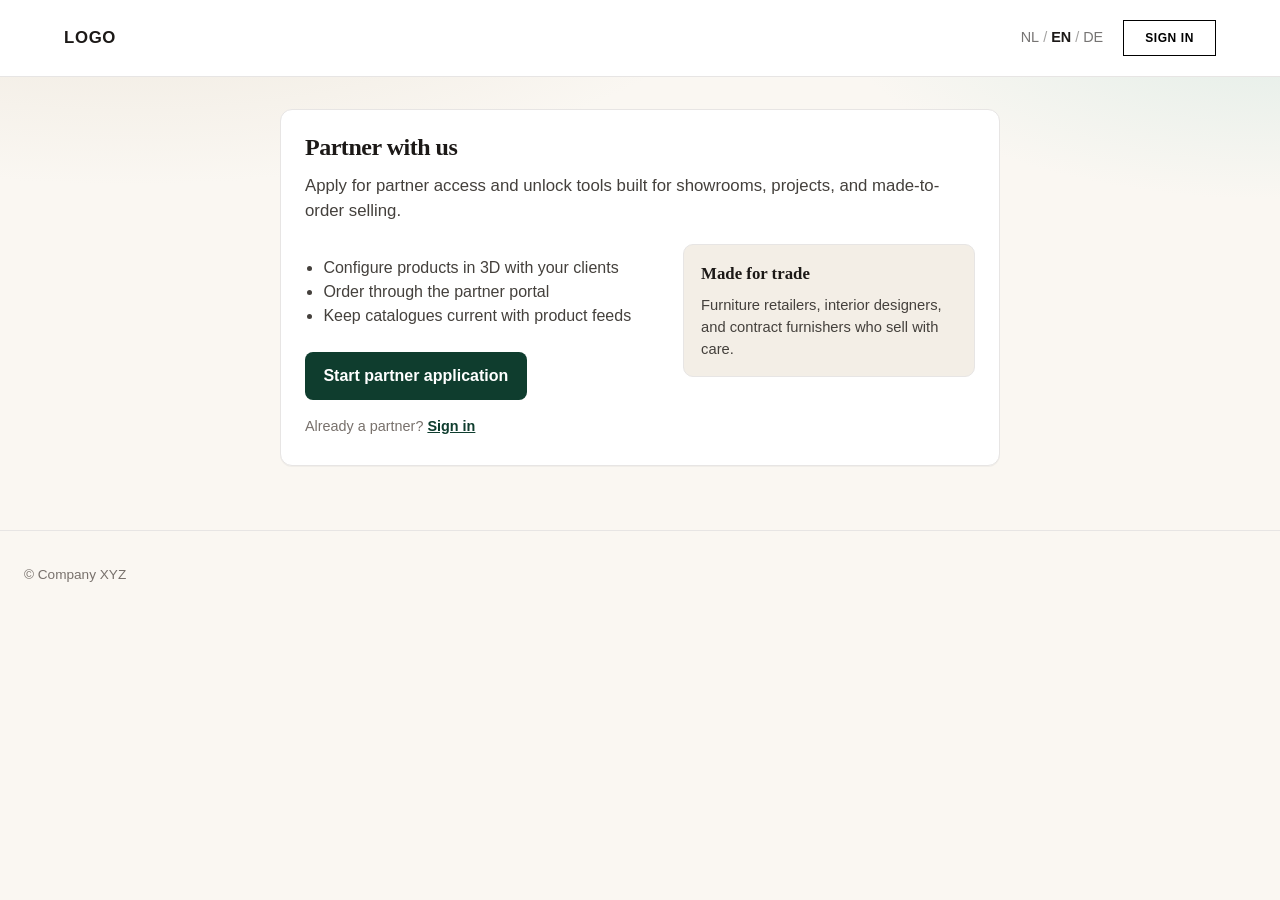
==== index.html @ 0f091ab4 "Add partner access redesign mockup for thesis demo. Interactive multi-step form, screenshots walkthr" ====
<!DOCTYPE html>
<html lang="en">
  <head>
    <meta charset="utf-8" />
    <meta http-equiv="refresh" content="0; url=version-e/index.html" />
    <meta name="viewport" content="width=device-width, initial-scale=1" />
    <title>Partner access redesign</title>
    <link rel="canonical" href="version-e/index.html" />
  </head>
  <body>
    <p>
      <a href="version-e/index.html">Continue to request partner access</a>
    </p>
  </body>
</html>
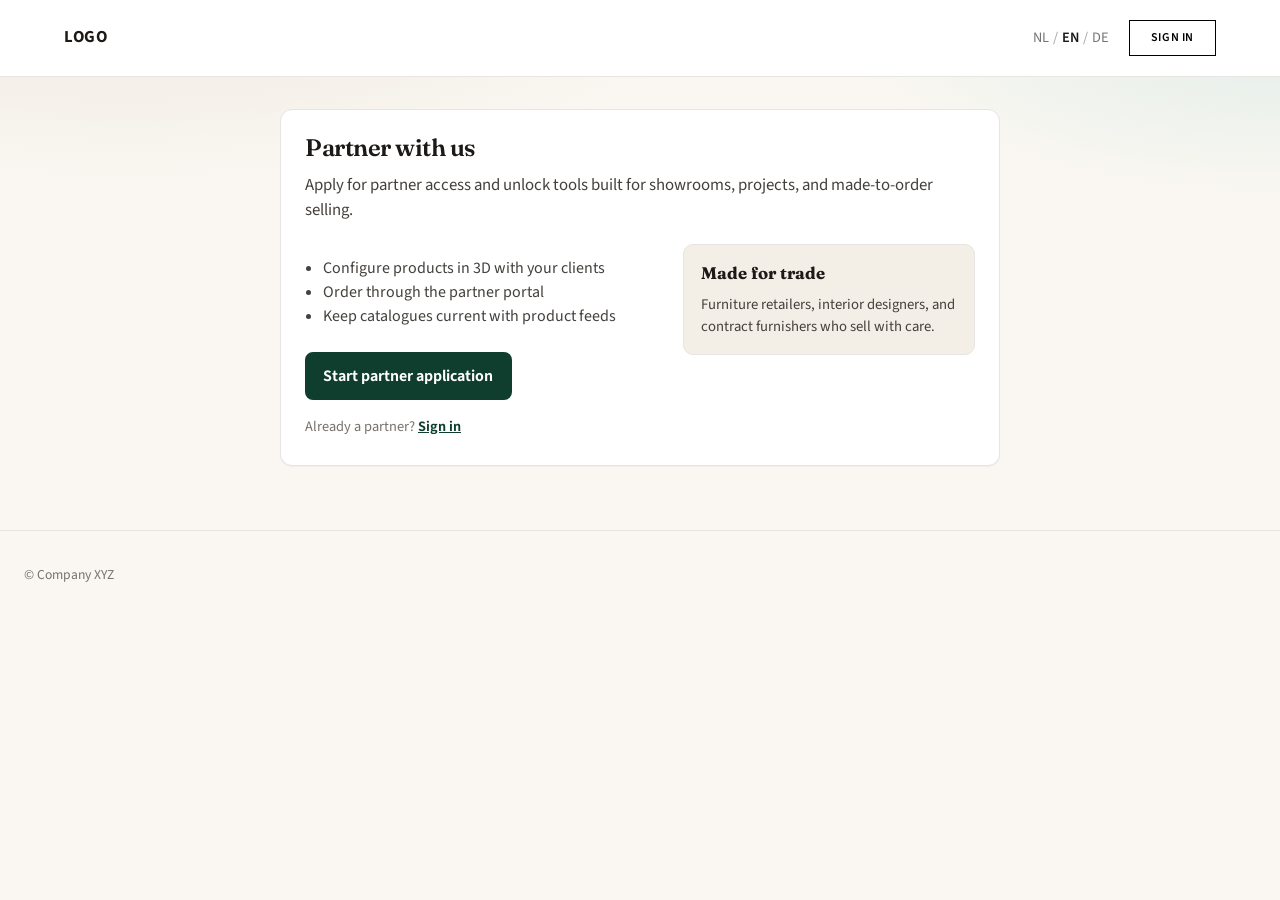
==== commit a095737a: "Serve the partner form from the site root. Move pages out of version-e so the live URL is / instead " ====
--- a/index.html
+++ b/index.html
@@ -2,14 +2,70 @@
 <html lang="en">
   <head>
     <meta charset="utf-8" />
-    <meta http-equiv="refresh" content="0; url=version-e/index.html" />
     <meta name="viewport" content="width=device-width, initial-scale=1" />
-    <title>Partner access redesign</title>
-    <link rel="canonical" href="version-e/index.html" />
+    <title>Partner access — Partner with us</title>
+    <link rel="preconnect" href="https://fonts.googleapis.com" />
+    <link rel="preconnect" href="https://fonts.gstatic.com" crossorigin />
+    <link
+      href="https://fonts.googleapis.com/css2?family=Fraunces:opsz,wght@9..144,500;9..144,600&family=Source+Sans+3:wght@400;500;600;650;700&display=swap"
+      rel="stylesheet"
+    />
+    <link rel="stylesheet" href="mockups.css" />
   </head>
   <body>
-    <p>
-      <a href="version-e/index.html">Continue to request partner access</a>
-    </p>
+        <nav class="primary-nav primary-nav--anon" aria-label="Primary">
+      <a href="index.html" class="logo-text">LOGO</a>
+      <div class="nav-end">
+        <div class="lang-switcher" aria-label="Language">
+          <a href="#" class="lang-link">NL</a>
+          <span class="lang-divider">/</span>
+          <a href="#" class="lang-link lang-link--active">EN</a>
+          <span class="lang-divider">/</span>
+          <a href="#" class="lang-link">DE</a>
+        </div>
+        <a class="nav-cta" href="#">Sign in</a>
+      </div>
+    </nav>
+
+    <main class="page">
+      <section class="panel">
+        <h1>Partner with us</h1>
+        <p class="lede" style="margin-top: 0.5rem">
+          Apply for partner access and unlock tools built for showrooms,
+          projects, and made-to-order selling.
+        </p>
+
+        <div class="split-intro" style="margin-top: 1.25rem">
+          <div>
+            <ul class="benefit-list">
+              <li>Configure products in 3D with your clients</li>
+              <li>Order through the partner portal</li>
+              <li>Keep catalogues current with product feeds</li>
+            </ul>
+            <div class="actions">
+              <a class="btn btn-primary" href="01-contact.html"
+                >Start partner application</a
+              >
+            </div>
+            <p class="gateway-signin">
+              Already a partner?
+              <a href="#">Sign in</a>
+            </p>
+          </div>
+          <aside class="aside-card">
+            <h3>Made for trade</h3>
+            <p>
+              Furniture retailers, interior designers, and contract furnishers
+              who sell with care.
+            </p>
+          </aside>
+        </div>
+      </section>
+    </main>
+
+        <footer class="site-footer">
+      <p>© Company XYZ</p>
+    </footer>
+    <script src="mockups-nav.js"></script>
   </body>
 </html>
--- a/mockups.css
+++ b/mockups.css
@@ -0,0 +1,1546 @@
+:root {
+  --ink: #1c1917;
+  --ink-soft: #44403c;
+  --muted: #78716c;
+  --line: #e7e5e4;
+  --paper: #faf7f2;
+  --paper-2: #f3eee6;
+  --surface: #ffffff;
+  --accent: #0f3d2e;
+  --accent-hover: #0a2e23;
+  --accent-soft: #e4efe9;
+  --warn: #9a3412;
+  --warn-bg: #fff7ed;
+  --warn-border: #fdba74;
+  --ok: #166534;
+  --ok-bg: #f0fdf4;
+  --radius: 10px;
+  --shadow: 0 1px 0 rgba(28, 25, 23, 0.04);
+  --font-display: "Fraunces", Georgia, serif;
+  --font-body: "Source Sans 3", "Segoe UI", sans-serif;
+  --max: 720px;
+  --max-wide: 1040px;
+}
+
+*,
+*::before,
+*::after {
+  box-sizing: border-box;
+}
+
+html {
+  scroll-behavior: smooth;
+}
+
+body {
+  margin: 0;
+  min-height: 100vh;
+  font-family: var(--font-body);
+  color: var(--ink);
+  background:
+    radial-gradient(1200px 500px at 10% -10%, #ebe4d8 0%, transparent 55%),
+    radial-gradient(900px 400px at 100% 0%, #dfece6 0%, transparent 50%),
+    var(--paper);
+  line-height: 1.5;
+}
+
+a {
+  color: var(--accent);
+}
+
+img {
+  max-width: 100%;
+}
+
+/* Modeus.com primary header */
+.primary-nav {
+  position: sticky;
+  top: 0;
+  left: 0;
+  width: 100%;
+  padding: 1.25rem 4rem;
+  display: flex;
+  justify-content: space-between;
+  align-items: center;
+  z-index: 100;
+  background-color: rgba(246, 246, 246, 0.92);
+  backdrop-filter: blur(8px);
+  border-bottom: 1px solid rgba(230, 230, 230, 0.6);
+}
+
+.primary-nav .logo-link {
+  display: flex;
+  align-items: center;
+  flex-shrink: 0;
+}
+
+.primary-nav .logo {
+  height: 48px;
+  width: auto;
+  display: block;
+  object-fit: contain;
+}
+
+.primary-nav--anon {
+  background-color: #fff;
+  border-bottom: 1px solid var(--line);
+}
+
+.primary-nav .logo-text {
+  font-family: var(--font-body);
+  font-weight: 700;
+  font-size: 1.05rem;
+  letter-spacing: 0.04em;
+  color: var(--ink);
+  text-decoration: none;
+}
+
+.primary-nav .nav-end {
+  display: flex;
+  align-items: center;
+  gap: 1.25rem;
+  margin-left: auto;
+}
+
+.company-search-actions {
+  display: flex;
+  flex-wrap: wrap;
+  gap: 0.5rem;
+  align-items: center;
+  flex: 0 0 auto;
+}
+
+.company-search-actions .btn {
+  white-space: nowrap;
+}
+
+.primary-nav .nav-links {
+  display: flex;
+  align-items: center;
+  gap: 2em;
+  font-size: 1.05rem;
+  margin-left: auto;
+  padding-right: 2em;
+}
+
+.primary-nav .nav-links a {
+  color: #000;
+  text-decoration: none;
+  text-transform: none;
+}
+
+.primary-nav .nav-links a:hover {
+  color: #1d7560;
+}
+
+.nav-cta {
+  background-color: transparent;
+  border: 1px solid #000;
+  color: #000;
+  padding: 0.65em 1.75em;
+  font-size: 0.75rem;
+  font-weight: 600;
+  text-transform: uppercase;
+  letter-spacing: 0.05em;
+  text-decoration: none;
+  cursor: pointer;
+  white-space: nowrap;
+  transition: background-color 0.2s ease, color 0.2s ease;
+}
+
+.nav-cta:hover {
+  background-color: #000;
+  color: #fff;
+}
+
+.lang-switcher {
+  display: inline-flex;
+  align-items: center;
+  gap: 0.25rem;
+  font-size: 0.9rem;
+  margin-left: 0.25rem;
+}
+
+.lang-link {
+  text-decoration: none;
+  color: inherit;
+  opacity: 0.6;
+  transition: opacity 0.2s ease;
+}
+
+.lang-link:hover {
+  opacity: 1;
+}
+
+.lang-link--active {
+  opacity: 1;
+  font-weight: 600;
+}
+
+.lang-divider {
+  opacity: 0.4;
+}
+
+.hamburger {
+  display: none;
+  flex-direction: column;
+  justify-content: space-around;
+  width: 28px;
+  height: 28px;
+  background: transparent;
+  border: none;
+  cursor: pointer;
+  padding: 0;
+  z-index: 20;
+  position: relative;
+}
+
+.hamburger span {
+  width: 100%;
+  height: 2px;
+  background-color: #000;
+  border-radius: 2px;
+  transition: all 0.3s ease;
+  transform-origin: center;
+}
+
+.hamburger[aria-expanded="true"] span:nth-child(1) {
+  transform: rotate(45deg) translate(7px, 7px);
+}
+
+.hamburger[aria-expanded="true"] span:nth-child(2) {
+  opacity: 0;
+}
+
+.hamburger[aria-expanded="true"] span:nth-child(3) {
+  transform: rotate(-45deg) translate(6px, -6px);
+}
+
+@media (max-width: 900px) {
+  .primary-nav {
+    padding: 1rem 1.5rem;
+    flex-wrap: wrap;
+  }
+
+  .hamburger {
+    display: flex;
+    margin-left: auto;
+    order: 2;
+  }
+
+  .primary-nav .nav-links {
+    display: flex;
+    width: 100%;
+    flex-direction: column;
+    align-items: flex-start;
+    gap: 1rem;
+    padding: 0;
+    margin: 0;
+    order: 3;
+    max-height: 0;
+    overflow: hidden;
+    opacity: 0;
+    visibility: hidden;
+    pointer-events: none;
+    transition: max-height 0.35s ease, opacity 0.25s ease, padding 0.25s ease;
+  }
+
+  .primary-nav .nav-links.is-open {
+    max-height: 320px;
+    margin-top: 0.75rem;
+    padding: 1rem 0 0.5rem;
+    opacity: 1;
+    visibility: visible;
+    pointer-events: auto;
+  }
+
+  .nav-cta {
+    display: none;
+    order: 4;
+    width: 100%;
+    text-align: center;
+    margin-top: 0.75rem;
+  }
+
+  .nav-cta.is-open {
+    display: block;
+  }
+}
+
+.page {
+  width: min(100% - 2rem, var(--max));
+  margin: 0 auto;
+  padding: 2rem 0 4rem;
+}
+
+.page--wide {
+  width: min(100% - 2rem, var(--max-wide));
+}
+
+.eyebrow {
+  margin: 0 0 0.5rem;
+  font-size: 0.8rem;
+  font-weight: 650;
+  letter-spacing: 0.08em;
+  text-transform: uppercase;
+  color: var(--accent);
+}
+
+.hero-block h1,
+.panel h1,
+.panel h2 {
+  font-family: var(--font-display);
+  font-weight: 600;
+  letter-spacing: -0.02em;
+  line-height: 1.15;
+  margin: 0 0 0.75rem;
+}
+
+.hero-block h1 {
+  font-size: clamp(1.85rem, 4vw, 2.6rem);
+}
+
+.lede {
+  margin: 0;
+  max-width: 42rem;
+  color: var(--ink-soft);
+  font-size: 1.05rem;
+}
+
+.index-grid {
+  display: grid;
+  grid-template-columns: repeat(3, 1fr);
+  gap: 1rem;
+  margin-top: 2rem;
+}
+
+@media (max-width: 860px) {
+  .index-grid {
+    grid-template-columns: 1fr;
+  }
+}
+
+.index-card {
+  display: block;
+  text-decoration: none;
+  color: inherit;
+  background: var(--surface);
+  border: 1px solid var(--line);
+  border-radius: var(--radius);
+  padding: 1.25rem 1.35rem 1.4rem;
+  box-shadow: var(--shadow);
+  transition: border-color 0.15s ease, transform 0.15s ease;
+}
+
+.index-card:hover {
+  border-color: #c4c0b8;
+  transform: translateY(-2px);
+}
+
+.version-badge {
+  margin: 0 0 0.5rem;
+  font-size: 0.75rem;
+  font-weight: 700;
+  letter-spacing: 0.06em;
+  text-transform: uppercase;
+  color: var(--accent);
+}
+
+.index-card h2 {
+  font-family: var(--font-display);
+  font-size: 1.35rem;
+  margin: 0 0 0.5rem;
+}
+
+.index-card p {
+  margin: 0 0 1rem;
+  color: var(--ink-soft);
+  font-size: 0.95rem;
+}
+
+.index-card .cta {
+  font-weight: 650;
+  color: var(--accent);
+  font-size: 0.95rem;
+}
+
+.site-footer {
+  border-top: 1px solid var(--line);
+  padding: 1.25rem 1.5rem 2rem;
+  display: flex;
+  flex-wrap: wrap;
+  gap: 0.75rem 1.5rem;
+  justify-content: space-between;
+  color: var(--muted);
+  font-size: 0.85rem;
+}
+
+.site-footer nav {
+  display: flex;
+  gap: 1rem;
+}
+
+.panel {
+  background: var(--surface);
+  border: 1px solid var(--line);
+  border-radius: calc(var(--radius) + 2px);
+  padding: 1.5rem 1.5rem 1.75rem;
+  box-shadow: var(--shadow);
+}
+
+.panel + .panel,
+.stack > * + * {
+  margin-top: 1rem;
+}
+
+.progress {
+  display: grid;
+  grid-template-columns: repeat(4, 1fr);
+  gap: 0.4rem;
+  margin: 0 0 1.25rem;
+}
+
+.progress span {
+  height: 4px;
+  border-radius: 999px;
+  background: var(--line);
+}
+
+.progress span.is-done,
+.progress span.is-current {
+  background: var(--accent);
+}
+
+.progress span.is-current {
+  opacity: 0.55;
+}
+
+.progress-label {
+  margin: 0 0 0.75rem;
+  font-size: 0.85rem;
+  color: var(--muted);
+  font-weight: 600;
+}
+
+.signin-link {
+  margin: 0 0 1.25rem;
+  font-size: 0.95rem;
+}
+
+.legend {
+  background: var(--paper-2);
+  border: 1px dashed #d6d0c6;
+  border-radius: var(--radius);
+  padding: 0.9rem 1rem;
+  margin: 0 0 1.25rem;
+  font-size: 0.9rem;
+  color: var(--ink-soft);
+}
+
+.legend strong {
+  color: var(--ink);
+}
+
+.legend ul {
+  margin: 0.4rem 0 0;
+  padding-left: 1.1rem;
+}
+
+.field-group {
+  margin: 0 0 1.25rem;
+  padding: 0;
+  border: 0;
+}
+
+.field-group > legend {
+  font-family: var(--font-display);
+  font-size: 1.15rem;
+  font-weight: 600;
+  margin-bottom: 0.75rem;
+  padding: 0;
+}
+
+.field {
+  margin-bottom: 1rem;
+}
+
+.field label {
+  display: block;
+  font-weight: 650;
+  font-size: 0.92rem;
+  margin-bottom: 0.35rem;
+}
+
+.req {
+  color: var(--warn);
+  font-weight: 700;
+}
+
+.optional-tag {
+  display: inline-block;
+  margin-left: 0.35rem;
+  padding: 0.1rem 0.4rem;
+  border-radius: 999px;
+  background: var(--accent-soft);
+  color: var(--accent);
+  font-size: 0.7rem;
+  font-weight: 700;
+  letter-spacing: 0.04em;
+  text-transform: uppercase;
+  vertical-align: middle;
+}
+
+.hint {
+  margin: 0.3rem 0 0;
+  font-size: 0.85rem;
+  color: var(--muted);
+}
+
+.section-req-note {
+  margin: -0.35rem 0 1.15rem;
+}
+
+.field input,
+.field select,
+.field textarea {
+  width: 100%;
+  border: 1px solid #d6d3d1;
+  border-radius: 8px;
+  padding: 0.7rem 0.8rem;
+  font: inherit;
+  color: var(--ink);
+  background: #fff;
+}
+
+.field select {
+  padding-right: 2.25rem;
+  appearance: none;
+  -webkit-appearance: none;
+  background-image: url("data:image/svg+xml,%3Csvg xmlns='http://www.w3.org/2000/svg' width='12' height='8' viewBox='0 0 12 8'%3E%3Cpath fill='%231c1917' d='M1.2 1.2L6 6l4.8-4.8'/%3E%3C/svg%3E");
+  background-repeat: no-repeat;
+  background-position: right 0.85rem center;
+  background-size: 12px 8px;
+}
+
+.field input:focus,
+.field select:focus,
+.field textarea:focus {
+  outline: 2px solid color-mix(in srgb, var(--accent) 35%, white);
+  border-color: var(--accent);
+}
+
+.field--error input {
+  border-color: var(--warn);
+  background: var(--warn-bg);
+}
+
+.error-msg {
+  margin: 0.35rem 0 0;
+  color: var(--warn);
+  font-size: 0.85rem;
+  font-weight: 600;
+}
+
+.row-2 {
+  display: grid;
+  grid-template-columns: 1fr 1fr;
+  gap: 0.85rem;
+}
+
+.phone-row {
+  display: grid;
+  grid-template-columns: minmax(7.5rem, 8.5rem) 1fr;
+  gap: 0.5rem;
+}
+
+.phone-row select,
+.phone-row input {
+  width: 100%;
+  border: 1px solid #d6d3d1;
+  border-radius: 8px;
+  padding: 0.7rem 0.65rem;
+  font: inherit;
+  color: var(--ink);
+  background: #fff;
+}
+
+.phone-row select {
+  padding-right: 2.25rem;
+  appearance: none;
+  -webkit-appearance: none;
+  background-image: url("data:image/svg+xml,%3Csvg xmlns='http://www.w3.org/2000/svg' width='12' height='8' viewBox='0 0 12 8'%3E%3Cpath fill='%231c1917' d='M1.2 1.2L6 6l4.8-4.8'/%3E%3C/svg%3E");
+  background-repeat: no-repeat;
+  background-position: right 0.85rem center;
+  background-size: 12px 8px;
+}
+
+.phone-row select:focus,
+.phone-row input:focus {
+  outline: 2px solid color-mix(in srgb, var(--accent) 35%, white);
+  border-color: var(--accent);
+}
+
+.field--error .phone-row select,
+.field--error .phone-row input {
+  border-color: var(--warn);
+  background: var(--warn-bg);
+}
+
+@media (max-width: 640px) {
+  .row-2 {
+    grid-template-columns: 1fr;
+  }
+}
+
+.actions {
+  display: flex;
+  flex-wrap: wrap;
+  gap: 0.75rem;
+  align-items: center;
+  margin-top: 1.5rem;
+}
+
+.btn {
+  display: inline-flex;
+  align-items: center;
+  justify-content: center;
+  border: 0;
+  border-radius: 8px;
+  padding: 0.75rem 1.15rem;
+  font: inherit;
+  font-weight: 650;
+  text-decoration: none;
+  cursor: pointer;
+}
+
+.btn-primary {
+  background: var(--accent);
+  color: #fff;
+}
+
+.btn-primary:hover {
+  background: var(--accent-hover);
+}
+
+.btn-secondary {
+  background: #fff;
+  color: var(--ink);
+  border: 1.5px solid #111;
+}
+
+.btn-secondary:hover {
+  background: #fff;
+  border-color: #000;
+  color: var(--ink);
+}
+
+.terms {
+  display: flex;
+  gap: 0.6rem;
+  align-items: flex-start;
+  font-size: 0.9rem;
+  color: var(--ink-soft);
+  margin-top: 1rem;
+}
+
+.terms input {
+  margin-top: 0.25rem;
+}
+
+.callout {
+  border-radius: var(--radius);
+  padding: 0.9rem 1rem;
+  font-size: 0.92rem;
+}
+
+.callout--info {
+  background: var(--accent-soft);
+  color: var(--accent);
+}
+
+.callout--ok {
+  background: var(--ok-bg);
+  color: var(--ok);
+  border: 1px solid #bbf7d0;
+}
+
+.callout--warn {
+  background: var(--warn-bg);
+  color: var(--warn);
+  border: 1px solid var(--warn-border);
+}
+
+.process-steps {
+  display: grid;
+  grid-template-columns: repeat(4, 1fr);
+  gap: 0.65rem;
+  margin: 1.25rem 0;
+  list-style: none;
+  padding: 0;
+}
+
+@media (max-width: 720px) {
+  .process-steps {
+    grid-template-columns: 1fr 1fr;
+  }
+}
+
+.process-steps li {
+  background: var(--paper-2);
+  border: 1px solid var(--line);
+  border-radius: 8px;
+  padding: 0.85rem 0.9rem;
+  font-size: 0.9rem;
+}
+
+.process-steps strong {
+  display: block;
+  font-size: 0.75rem;
+  letter-spacing: 0.05em;
+  text-transform: uppercase;
+  color: var(--accent);
+  margin-bottom: 0.25rem;
+}
+
+.benefit-list {
+  margin: 0.75rem 0 0;
+  padding-left: 1.15rem;
+  color: var(--ink-soft);
+}
+
+.success-id {
+  font-family: ui-monospace, SFMono-Regular, Menlo, monospace;
+  font-size: 0.95rem;
+  background: var(--paper-2);
+  display: inline-block;
+  padding: 0.35rem 0.55rem;
+  border-radius: 6px;
+  margin: 0.5rem 0 0;
+}
+
+.split-intro {
+  display: grid;
+  grid-template-columns: 1.1fr 0.9fr;
+  gap: 1.25rem;
+  align-items: start;
+}
+
+@media (max-width: 800px) {
+  .split-intro {
+    grid-template-columns: 1fr;
+  }
+}
+
+.aside-card {
+  background: var(--paper-2);
+  border: 1px solid var(--line);
+  border-radius: var(--radius);
+  padding: 1rem 1.1rem;
+}
+
+.aside-card h3 {
+  margin: 0 0 0.5rem;
+  font-family: var(--font-display);
+  font-size: 1.05rem;
+}
+
+.aside-card p,
+.aside-card ul {
+  margin: 0;
+  color: var(--ink-soft);
+  font-size: 0.92rem;
+}
+
+.aside-card ul {
+  padding-left: 1.1rem;
+  margin-top: 0.5rem;
+}
+
+.meta-bar {
+  display: flex;
+  flex-wrap: wrap;
+  gap: 0.5rem 1rem;
+  margin: 0 0 1rem;
+  font-size: 0.85rem;
+  color: var(--muted);
+}
+
+.lookup {
+  position: relative;
+  margin-bottom: 1rem;
+}
+
+.lookup-suggestions {
+  position: absolute;
+  z-index: 15;
+  left: 0;
+  right: 0;
+  top: calc(100% - 0.35rem);
+  margin: 0;
+  padding: 0.35rem 0;
+  list-style: none;
+  background: var(--surface);
+  border: 1px solid var(--line);
+  border-radius: 8px;
+  box-shadow: 0 8px 24px rgba(28, 25, 23, 0.08);
+  max-height: 220px;
+  overflow: auto;
+}
+
+.lookup-suggestions[hidden] {
+  display: none;
+}
+
+.lookup-suggestions button {
+  display: block;
+  width: 100%;
+  text-align: left;
+  border: 0;
+  background: transparent;
+  padding: 0.65rem 0.85rem;
+  font: inherit;
+  color: var(--ink);
+  cursor: pointer;
+}
+
+.lookup-suggestions button:hover,
+.lookup-suggestions button:focus {
+  background: var(--accent-soft);
+  outline: none;
+}
+
+.field input.is-autofilled,
+.field select.is-autofilled {
+  animation: autofillFlash 1.1s ease;
+  border-color: var(--accent);
+}
+
+@keyframes autofillFlash {
+  0% {
+    background: var(--accent-soft);
+  }
+  100% {
+    background: #fff;
+  }
+}
+
+.address-status {
+  margin: 0.5rem 0 1rem;
+  padding: 0.65rem 0.85rem;
+  border-radius: 8px;
+  font-size: 0.9rem;
+}
+
+.address-status[hidden] {
+  display: none;
+}
+
+.address-status--info {
+  background: var(--accent-soft);
+  color: var(--accent);
+}
+
+.address-status--ok {
+  background: var(--ok-bg);
+  color: var(--ok);
+  border: 1px solid #bbf7d0;
+}
+
+.address-status--warn {
+  background: var(--warn-bg);
+  color: var(--warn);
+  border: 1px solid var(--warn-border);
+}
+
+.address-lookup-row {
+  display: flex;
+  flex-wrap: wrap;
+  gap: 0.75rem;
+  align-items: flex-end;
+  margin-bottom: 0.35rem;
+}
+
+.address-lookup-row .field {
+  flex: 1 1 140px;
+  margin-bottom: 0;
+}
+
+.address-lookup-row .btn {
+  flex: 0 0 auto;
+  margin-bottom: 0;
+  height: 2.75rem;
+}
+
+.company-finder {
+  margin-bottom: 1.25rem;
+  padding: 1rem 1.1rem;
+  border: 1px solid var(--line);
+  border-radius: var(--radius);
+  background: var(--paper-2);
+}
+
+.company-finder h2 {
+  font-family: var(--font-display);
+  font-size: 1.2rem;
+  margin: 0 0 0.35rem;
+}
+
+.company-finder > .hint {
+  margin: 0 0 0.85rem;
+}
+
+.company-search-row {
+  display: flex;
+  flex-wrap: wrap;
+  gap: 0.65rem;
+  align-items: flex-end;
+}
+
+.company-search-row .field {
+  flex: 1 1 220px;
+  margin-bottom: 0;
+}
+
+.company-results {
+  list-style: none;
+  margin: 0.75rem 0 0;
+  padding: 0;
+  border: 1px solid var(--line);
+  border-radius: 8px;
+  background: var(--surface);
+  overflow: hidden;
+}
+
+.company-results[hidden] {
+  display: none;
+}
+
+.company-results li + li {
+  border-top: 1px solid var(--line);
+}
+
+.company-results button {
+  width: 100%;
+  border: 0;
+  background: transparent;
+  text-align: left;
+  padding: 0.8rem 0.9rem;
+  font: inherit;
+  cursor: pointer;
+  display: flex;
+  flex-direction: column;
+  gap: 0.15rem;
+}
+
+.company-results button:hover,
+.company-results button:focus {
+  background: var(--accent-soft);
+  outline: none;
+}
+
+.company-results strong {
+  color: var(--ink);
+}
+
+.company-results span {
+  color: var(--muted);
+  font-size: 0.88rem;
+}
+
+.company-confirm {
+  margin-top: 0.9rem;
+  padding: 1rem;
+  border-radius: var(--radius);
+  background: var(--ok-bg);
+  border: 1px solid #bbf7d0;
+}
+
+.company-confirm[hidden] {
+  display: none;
+}
+
+.company-confirm h3 {
+  margin: 0 0 0.5rem;
+  font-size: 0.95rem;
+  color: var(--ok);
+}
+
+.confirm-name {
+  font-family: var(--font-display);
+  font-size: 1.15rem;
+  font-weight: 600;
+  margin: 0 0 0.35rem !important;
+  color: var(--ink);
+}
+
+.company-confirm-summary p {
+  margin: 0.15rem 0;
+  color: var(--ink-soft);
+}
+
+.company-confirm .actions {
+  margin-top: 0.85rem;
+}
+
+#address-applied {
+  margin-top: 1rem;
+  padding: 1rem 1.1rem;
+  border-radius: var(--radius);
+  background: var(--ok-bg);
+  border: 1px solid #bbf7d0;
+}
+
+#address-applied[hidden] {
+  display: none;
+}
+
+#address-applied h3 {
+  margin: 0 0 0.5rem;
+  font-size: 0.95rem;
+  color: var(--ok);
+}
+
+#address-applied-summary p {
+  margin: 0.15rem 0;
+  color: var(--ink-soft);
+}
+
+.company-status {
+  margin: 0.75rem 0 0;
+  padding: 0.65rem 0.85rem;
+  border-radius: 8px;
+  font-size: 0.9rem;
+}
+
+.company-status[hidden] {
+  display: none;
+}
+
+.company-status--info {
+  background: var(--accent-soft);
+  color: var(--accent);
+}
+
+.company-status--ok {
+  background: var(--ok-bg);
+  color: var(--ok);
+  border: 1px solid #bbf7d0;
+}
+
+.company-status--warn {
+  background: var(--warn-bg);
+  color: var(--warn);
+  border: 1px solid var(--warn-border);
+}
+
+.linkish {
+  background: none;
+  border: 0;
+  padding: 0;
+  font: inherit;
+  color: var(--accent);
+  font-weight: 650;
+  cursor: pointer;
+  text-decoration: underline;
+  margin-top: 0.75rem;
+}
+
+.fallback-actions {
+  display: flex;
+  flex-wrap: wrap;
+  gap: 0.75rem 1.25rem;
+  margin-top: 0.85rem;
+}
+
+#address-fallback {
+  margin-top: 1rem;
+  padding: 1rem 1.1rem;
+  border: 1px solid var(--line);
+  border-radius: var(--radius);
+  background: var(--surface);
+}
+
+#address-fallback[hidden] {
+  display: none;
+}
+
+#address-fallback.is-highlighted {
+  border-color: var(--warn-border);
+  box-shadow: 0 0 0 3px rgba(154, 52, 18, 0.12);
+}
+
+#address-fallback > h2 {
+  font-family: var(--font-display);
+  font-size: 1.15rem;
+  margin: 0 0 0.35rem;
+}
+
+#address-fallback-banner {
+  margin: 0 0 0.85rem;
+}
+
+/* Version D — tabbed partner form (screenshot-style) */
+.page--form-d {
+  width: min(100% - 2rem, 820px);
+}
+
+.form-tabs {
+  display: flex;
+  gap: 0;
+  margin: 0 0 1rem;
+  border-bottom: 1px solid var(--line);
+}
+
+.form-tabs a {
+  flex: 1;
+  text-align: center;
+  text-decoration: none;
+  color: var(--muted);
+  font-weight: 600;
+  font-size: 0.95rem;
+  padding: 0.85rem 1rem;
+  border-bottom: 2px solid transparent;
+  margin-bottom: -1px;
+}
+
+.form-tabs a.is-active {
+  color: var(--accent);
+  border-bottom-color: var(--accent);
+}
+
+.step-rail {
+  display: flex;
+  align-items: flex-start;
+  justify-content: space-between;
+  gap: 0.5rem;
+  margin: 0 0 1.5rem;
+  padding: 0;
+  list-style: none;
+}
+
+.step-rail li {
+  flex: 1;
+  display: flex;
+  flex-direction: column;
+  align-items: center;
+  text-align: center;
+  gap: 0.45rem;
+  position: relative;
+  color: var(--muted);
+  font-size: 0.82rem;
+  font-weight: 600;
+}
+
+.step-rail li:not(:last-child)::after {
+  content: "";
+  position: absolute;
+  top: 14px;
+  left: calc(50% + 18px);
+  right: calc(-50% + 18px);
+  height: 2px;
+  background: var(--line);
+}
+
+.step-rail .step-num {
+  width: 28px;
+  height: 28px;
+  border-radius: 50%;
+  display: grid;
+  place-items: center;
+  background: var(--paper-2);
+  border: 2px solid var(--line);
+  color: var(--muted);
+  font-size: 0.85rem;
+  z-index: 1;
+}
+
+.step-rail li.is-active {
+  color: var(--accent);
+}
+
+.step-rail li.is-active .step-num {
+  background: var(--accent);
+  border-color: var(--accent);
+  color: #fff;
+}
+
+.step-rail li.is-done .step-num {
+  background: var(--accent-soft);
+  border-color: var(--accent);
+  color: var(--accent);
+}
+
+.intro-row {
+  display: grid;
+  grid-template-columns: 1fr minmax(180px, 220px);
+  gap: 1rem 1.25rem;
+  margin: 0 0 1.5rem;
+  align-items: start;
+}
+
+@media (max-width: 700px) {
+  .intro-row {
+    grid-template-columns: 1fr;
+  }
+}
+
+.email-note {
+  display: flex;
+  gap: 0.65rem;
+  align-items: flex-start;
+  padding: 0.85rem 1rem;
+  border-radius: var(--radius);
+  background: var(--accent-soft);
+  border: 1px solid #c5ddd2;
+  font-size: 0.88rem;
+  color: var(--ink-soft);
+  line-height: 1.35;
+}
+
+.email-note svg {
+  flex-shrink: 0;
+  margin-top: 0.1rem;
+}
+
+.section-block {
+  margin: 0 0 1.5rem;
+  padding: 0 0 1.35rem;
+  border-bottom: 1px solid var(--line);
+}
+
+.section-block:last-of-type {
+  border-bottom: 0;
+  padding-bottom: 0;
+}
+
+.section-block > h2 {
+  font-family: var(--font-body);
+  font-size: 1rem;
+  font-weight: 700;
+  margin: 0 0 1rem;
+  letter-spacing: 0;
+}
+
+.vat-row {
+  display: grid;
+  grid-template-columns: 1fr auto;
+  gap: 0.75rem;
+  align-items: end;
+}
+
+@media (max-width: 560px) {
+  .vat-row {
+    grid-template-columns: 1fr;
+  }
+}
+
+.field.has-ok input {
+  border-color: #86efac;
+  padding-right: 2.4rem;
+  background-image: url("data:image/svg+xml,%3Csvg xmlns='http://www.w3.org/2000/svg' width='20' height='20' fill='none' stroke='%23166534' stroke-width='2' viewBox='0 0 24 24'%3E%3Cpath d='M20 6 9 17l-5-5'/%3E%3C/svg%3E");
+  background-repeat: no-repeat;
+  background-position: right 0.7rem center;
+}
+
+.address-grid {
+  display: grid;
+  grid-template-columns: 1.4fr 0.7fr 1fr;
+  gap: 0.85rem;
+}
+
+.address-grid .field--full {
+  grid-column: 1 / -1;
+}
+
+@media (max-width: 640px) {
+  .address-grid {
+    grid-template-columns: 1fr 1fr;
+  }
+  .address-grid .field--country {
+    grid-column: 1 / -1;
+  }
+}
+
+.form-footer-bar {
+  display: flex;
+  flex-wrap: wrap;
+  align-items: center;
+  justify-content: space-between;
+  gap: 1rem;
+  margin-top: 1.5rem;
+  padding-top: 1.25rem;
+  border-top: 1px solid var(--line);
+}
+
+.form-footer-bar .footer-left {
+  display: flex;
+  flex-direction: column;
+  gap: 0.65rem;
+}
+
+.form-footer-bar .terms {
+  margin: 0;
+}
+
+.index-grid--4 {
+  grid-template-columns: repeat(2, 1fr);
+}
+
+@media (max-width: 860px) {
+  .index-grid--4 {
+    grid-template-columns: 1fr;
+  }
+}
+
+/* Version E — modular research flow */
+.btn:disabled,
+.btn.is-disabled,
+a.btn.is-disabled {
+  background: #d6d3d1;
+  color: #78716c;
+  border-color: transparent;
+  cursor: not-allowed;
+  pointer-events: none;
+}
+
+.btn.is-disabled.can-nudge,
+a.btn.is-disabled.can-nudge {
+  pointer-events: auto;
+  cursor: pointer;
+}
+
+.btn-primary:disabled:hover,
+.btn-primary.is-disabled:hover {
+  background: #d6d3d1;
+}
+
+.form-gate-hint {
+  flex-basis: 100%;
+  margin: 0.15rem 0 0;
+  font-size: 0.9rem;
+  color: var(--ink-soft);
+  background: var(--accent-soft);
+  border: 1px solid #c5ddd2;
+  border-radius: 8px;
+  padding: 0.65rem 0.85rem;
+}
+
+.form-gate-hint[hidden] {
+  display: none;
+}
+
+.progress-pct {
+  margin: 0 0 1.35rem;
+}
+
+.progress-pct-meta {
+  display: flex;
+  justify-content: space-between;
+  gap: 1rem;
+  margin: 0 0 0.45rem;
+  font-size: 0.85rem;
+  font-weight: 650;
+  color: var(--muted);
+}
+
+.progress-pct-track {
+  height: 6px;
+  border-radius: 999px;
+  background: var(--line);
+  overflow: hidden;
+}
+
+.progress-pct-fill {
+  height: 100%;
+  border-radius: inherit;
+  background: var(--accent);
+  transition: width 0.25s ease;
+}
+
+.gateway-split {
+  display: grid;
+  grid-template-columns: 1fr 1fr;
+  gap: 1rem;
+  margin-top: 1.5rem;
+}
+
+@media (max-width: 720px) {
+  .gateway-split {
+    grid-template-columns: 1fr;
+  }
+}
+
+.gateway-card {
+  display: flex;
+  flex-direction: column;
+  gap: 0.75rem;
+  padding: 1.5rem 1.4rem;
+  border: 1px solid var(--line);
+  border-radius: var(--radius);
+  background: var(--surface);
+  text-decoration: none;
+  color: inherit;
+  min-height: 220px;
+}
+
+.gateway-card h2 {
+  font-family: var(--font-display);
+  font-size: 1.45rem;
+  margin: 0;
+}
+
+.gateway-card p {
+  margin: 0;
+  color: var(--ink-soft);
+  flex: 1;
+}
+
+.gateway-card--primary {
+  border-color: var(--accent);
+  background: linear-gradient(180deg, #f4faf7 0%, var(--surface) 55%);
+  box-shadow: var(--shadow);
+}
+
+.gateway-card .btn {
+  align-self: flex-start;
+  margin-top: 0.5rem;
+}
+
+.gateway-primary {
+  margin-top: 1.5rem;
+  padding: 1.5rem 1.4rem;
+  border: 1px solid var(--accent);
+  border-radius: var(--radius);
+  background: linear-gradient(180deg, #f4faf7 0%, var(--surface) 55%);
+  box-shadow: var(--shadow);
+}
+
+.gateway-primary h2 {
+  font-family: var(--font-display);
+  font-size: 1.45rem;
+  margin: 0 0 0.5rem;
+}
+
+.gateway-primary > p {
+  margin: 0 0 1.1rem;
+  color: var(--ink-soft);
+  max-width: 36rem;
+}
+
+.gateway-signin {
+  margin: 1rem 0 0;
+  font-size: 0.9rem;
+  color: var(--muted);
+}
+
+.gateway-signin a {
+  font-weight: 650;
+}
+
+.address-lookup-block {
+  margin: 0.85rem 0 1rem;
+  padding: 0.85rem 0 0;
+  border-top: 1px solid rgba(22, 101, 52, 0.15);
+}
+
+.label-with-tip {
+  display: inline-flex;
+  align-items: center;
+  gap: 0.4rem;
+}
+
+.info-tip {
+  position: relative;
+  display: inline-flex;
+  width: 1.1rem;
+  height: 1.1rem;
+  border-radius: 50%;
+  border: 1px solid var(--accent);
+  color: var(--accent);
+  font-size: 0.7rem;
+  font-weight: 700;
+  align-items: center;
+  justify-content: center;
+  cursor: help;
+}
+
+.info-tip span {
+  display: none;
+  position: absolute;
+  left: 50%;
+  bottom: calc(100% + 0.45rem);
+  transform: translateX(-50%);
+  width: min(260px, 70vw);
+  padding: 0.65rem 0.75rem;
+  border-radius: 8px;
+  background: var(--ink);
+  color: #fff;
+  font-size: 0.8rem;
+  font-weight: 500;
+  line-height: 1.35;
+  z-index: 5;
+}
+
+.info-tip:hover span,
+.info-tip:focus span {
+  display: block;
+}
+
+.autofill-card {
+  margin-top: 1rem;
+  padding: 1rem 1.1rem;
+  border-radius: var(--radius);
+  background: var(--ok-bg);
+  border: 1px solid #bbf7d0;
+}
+
+.autofill-card[hidden] {
+  display: none;
+}
+
+.autofill-card h3 {
+  margin: 0 0 0.5rem;
+  font-size: 0.95rem;
+  color: var(--ok);
+}
+
+.roadmap {
+  margin: 1.25rem 0 0;
+  padding: 0;
+  list-style: none;
+  counter-reset: road;
+}
+
+.roadmap li {
+  position: relative;
+  padding: 0.85rem 0 0.85rem 3rem;
+  border-top: 1px solid var(--line);
+  color: var(--ink-soft);
+}
+
+.roadmap li::before {
+  counter-increment: road;
+  content: counter(road);
+  position: absolute;
+  left: 0;
+  top: 0.85rem;
+  width: 1.85rem;
+  height: 1.85rem;
+  border-radius: 50%;
+  background: var(--accent);
+  color: #fff;
+  display: grid;
+  place-items: center;
+  font-size: 0.85rem;
+  font-weight: 700;
+}
+
+.field-error {
+  margin: 0.35rem 0 0;
+  color: #b91c1c;
+  font-size: 0.85rem;
+}
+
+.field-error[hidden] {
+  display: none;
+}
